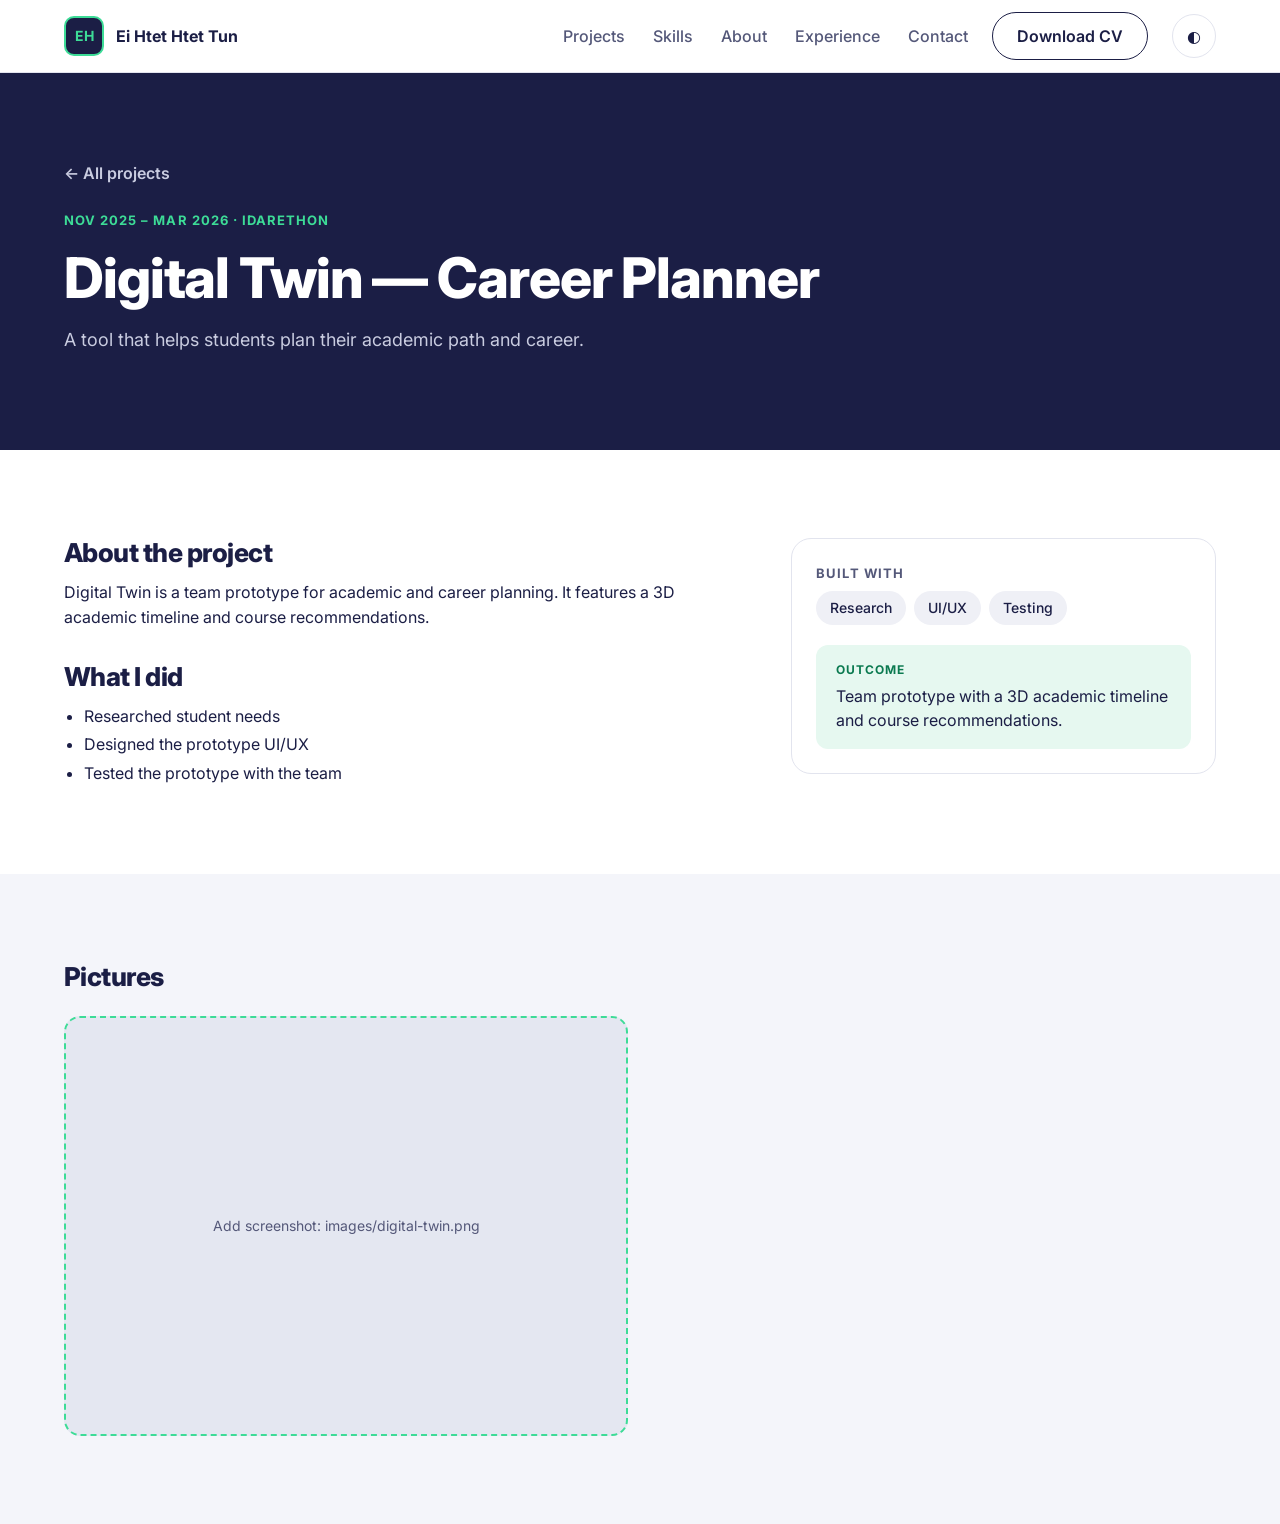
==== digital-twin.html @ 8f00b2ab "Add images folder and project details pages Co-Authored-By: Claude Opus 5.5 <noreply@anthropic.com>" ====
<!doctype html>
<html lang="en">
<head>
<meta charset="utf-8">
<meta name="viewport" content="width=device-width, initial-scale=1">
<title>Digital Twin — Career Planner | Ei Htet Htet Tun</title>
<meta name="description" content="A tool that helps students plan their academic path and career.">
<link rel="preconnect" href="https://fonts.googleapis.com">
<link rel="preconnect" href="https://fonts.gstatic.com" crossorigin>
<link rel="stylesheet" href="https://fonts.googleapis.com/css2?family=Inter:wght@400;500;600;700;800&display=swap">
<link rel="stylesheet" href="style.css">
</head>
<body>

<header class="site-header">
  <div class="wrap">
    <a class="brand" href="index.html"><span class="mark">EH</span> Ei Htet Htet Tun</a>
    <nav class="nav" id="nav" aria-label="Main">
      <a href="index.html#projects">Projects</a>
      <a href="index.html#skills">Skills</a>
      <a href="index.html#about">About</a>
      <a href="index.html#experience">Experience</a>
      <a href="index.html#contact">Contact</a>
    </nav>
    <a class="btn btn-line header-cv" href="assets/Ei-Htet-Htet-Tun-CV.pdf">Download CV</a>
    <button class="icon-btn" id="theme" type="button" aria-label="Switch between light and dark mode">◐</button>
    <button class="icon-btn menu-btn" id="menu" type="button" aria-label="Open menu" aria-expanded="false" aria-controls="nav">☰</button>
  </div>
</header>

<main>
  <section class="band band-navy">
    <div class="wrap">
      <a class="back" href="index.html#projects">← All projects</a>
      <div class="detail-hero">
        <p class="eyebrow">Nov 2025 – Mar 2026 · IDARETHON</p>
        <h1>Digital Twin — Career Planner</h1>
        <p class="lede">A tool that helps students plan their academic path and career.</p>
      </div>
    </div>
  </section>

  <section class="band">
    <div class="wrap detail-grid">
      <div class="detail-main">
        <section>
          <h2>About the project</h2>
          <p>Digital Twin is a team prototype for academic and career planning. It features a 3D academic timeline and course recommendations.</p>
        </section>
        <section>
          <h2>What I did</h2>
          <ul class="bullets">
            <li>Researched student needs</li>
            <li>Designed the prototype UI/UX</li>
            <li>Tested the prototype with the team</li>
          </ul>
        </section>
      </div>
      <aside class="card detail-side">
        <div class="stack">
          <p class="label">Built with</p>
          <div class="chips"><span class="chip">Research</span><span class="chip">UI/UX</span><span class="chip">Testing</span></div>
        </div>
        <div class="outcome-box">
          <p class="eyebrow">Outcome</p>
          <p>Team prototype with a 3D academic timeline and course recommendations.</p>
        </div>
      </aside>
    </div>
  </section>

  <section class="band band-alt">
    <div class="wrap">
      <h2 class="gallery-title">Pictures</h2>
      <div class="gallery">
        <div class="frame"><span>Add screenshot: images/digital-twin.png</span><img src="images/digital-twin.png" alt="Digital Twin — Career Planner screenshot" onerror="this.remove()"></div>
      </div>
    </div>
  </section>
</main>

<script src="script.js"></script>
</body>
</html>
---- style.css ----
/* Colours and font */
:root {
  --navy: #1b1e45;
  --navy-raised: #2a2e58;
  --mint: #3ddc97;
  --on-navy: #ffffff;
  --on-navy-soft: #c9cce0;
  --on-mint: #16193a;

  --bg: #ffffff;
  --bg-alt: #f4f5fa;
  --surface: #ffffff;
  --chip: #eff0f6;
  --fg: #1b1e45;
  --fg-soft: #545879;
  --line: #e2e4ee;
  --green: #0b7a50;
  --outcome: #e6f8f0;
  --placeholder: #e4e7f1;

  --font: "Inter", system-ui, -apple-system, "Segoe UI", Roboto, sans-serif;
}
/* Dark theme: script.js sets data-theme on the page */
:root[data-theme="dark"] {
  --bg: #14163a;
  --bg-alt: #101230;
  --surface: #1e214a;
  --chip: #2a2e58;
  --fg: #f3f4fb;
  --fg-soft: #b8bbd4;
  --line: #333763;
  --green: #3ddc97;
  --outcome: #17372f;
  --placeholder: #2a2e58;
  color-scheme: dark;
}

/* Basics */
* { box-sizing: border-box; }
html { scroll-behavior: smooth; scroll-padding-top: 88px; }
body {
  margin: 0;
  background: var(--bg);
  color: var(--fg);
  font-family: var(--font);
  font-size: 16px;
  line-height: 1.55;
}
img { max-width: 100%; display: block; }
a { color: inherit; }
h1, h2, h3, p, ul { margin: 0; }
h1, h2 { letter-spacing: -0.02em; line-height: 1.15; }
:focus-visible { outline: 3px solid var(--mint); outline-offset: 2px; border-radius: 4px; }

.wrap {
  max-width: 1200px;
  margin-inline: auto;
  padding-inline: 24px;
}
.band { padding-block: 88px; }
.band-alt { background: var(--bg-alt); }
.band-navy { background: var(--navy); color: var(--on-navy); }

.eyebrow {
  color: var(--green);
  font-size: 13px;
  font-weight: 700;
  letter-spacing: 0.08em;
  text-transform: uppercase;
}
.band-navy .eyebrow { color: var(--mint); }
.section-head { display: grid; gap: 12px; max-width: 720px; margin-bottom: 40px; }
.section-head h2, .about h2 { font-size: clamp(32px, 4vw, 44px); font-weight: 800; }
.section-head p { color: var(--fg-soft); font-size: 18px; }

/* Header */
.site-header {
  position: sticky;
  top: 0;
  z-index: 10;
  background: var(--bg);
  border-bottom: 1px solid var(--line);
}
.site-header .wrap { display: flex; align-items: center; gap: 24px; min-height: 72px; flex-wrap: wrap; }
.brand { display: flex; align-items: center; gap: 12px; font-weight: 700; text-decoration: none; margin-right: auto; }
.mark {
  display: grid;
  place-items: center;
  width: 40px;
  height: 40px;
  border: 2px solid var(--mint);
  border-radius: 10px;
  background: var(--navy);
  color: var(--mint);
  font-size: 14px;
  font-weight: 700;
}
.nav { display: flex; align-items: center; gap: 28px; }
.nav a { text-decoration: none; font-weight: 500; color: var(--fg-soft); }
.nav a:hover { color: var(--fg); }
.icon-btn {
  display: inline-grid;
  place-items: center;
  width: 44px;
  height: 44px;
  background: none;
  border: 1px solid var(--line);
  border-radius: 50%;
  color: var(--fg);
  cursor: pointer;
  font: inherit;
}
.menu-btn { display: none; }

/* Buttons */
.btn {
  display: inline-flex;
  align-items: center;
  gap: 6px;
  min-height: 48px;
  padding: 10px 24px;
  border-radius: 999px;
  border: 1.5px solid transparent;
  font-weight: 600;
  text-decoration: none;
  transition: transform 0.15s ease;
}
.btn:hover { transform: translateY(-2px); }
.btn-mint { background: var(--mint); color: var(--on-mint); }
.btn-line { border-color: var(--fg); color: var(--fg); }
.band-navy .btn-line { border-color: var(--on-navy-soft); color: var(--on-navy); }

/* Hero */
.hero { padding-block: 72px; }
.hero .wrap { display: grid; grid-template-columns: minmax(0, 1.2fr) minmax(0, 1fr); gap: 48px; align-items: center; }
.hero-copy { display: grid; gap: 20px; justify-items: start; min-width: 0; }
.status {
  display: inline-flex;
  align-items: center;
  gap: 10px;
  padding: 7px 16px;
  border: 1px solid rgba(61, 220, 151, 0.45);
  border-radius: 999px;
  background: rgba(61, 220, 151, 0.12);
  color: var(--mint);
  font-size: 14px;
  font-weight: 600;
}
.status::before { content: ""; flex: none; width: 8px; height: 8px; border-radius: 50%; background: var(--mint); }
.hello { color: var(--on-navy-soft); font-size: 18px; }
.hero h1 { font-size: clamp(40px, 6vw, 68px); font-weight: 800; }
.lede { color: var(--on-navy-soft); font-size: 18px; max-width: 34em; }
.actions { display: flex; flex-wrap: wrap; gap: 14px; }
.stats { display: flex; flex-wrap: wrap; gap: 48px; margin-top: 12px; }
.stats b { display: block; font-size: 36px; font-weight: 800; line-height: 1.2; }
.stats span { color: var(--on-navy-soft); font-size: 14px; }
.robot { width: min(100%, 340px); justify-self: center; }

/* Projects */
.frame {
  position: relative;
  display: grid;
  place-items: center;
  overflow: hidden;
  border: 2px dashed var(--mint);
  background: var(--placeholder);
  color: var(--fg-soft);
  font-size: 14px;
  text-align: center;
}
.frame span { padding: 16px; }
.frame img { position: absolute; inset: 0; width: 100%; height: 100%; object-fit: contain; background: var(--placeholder); }
.card {
  background: var(--surface);
  border: 1px solid var(--line);
  border-radius: 20px;
}
.featured {
  display: grid;
  grid-template-columns: minmax(0, 1fr) minmax(0, 1fr);
  gap: 40px;
  padding: 32px;
  margin-bottom: 24px;
}
.featured .frame { border-radius: 16px; min-height: 420px; }
.featured-body { display: grid; gap: 16px; align-content: start; min-width: 0; }
.meta { display: flex; flex-wrap: wrap; align-items: center; gap: 10px; }
.meta .eyebrow { font-size: 12px; }
.tag-featured {
  padding: 4px 12px;
  border-radius: 999px;
  background: var(--mint);
  color: var(--on-mint);
  font-size: 12px;
  font-weight: 700;
  letter-spacing: 0.06em;
}
.featured h3 { font-size: clamp(26px, 3vw, 34px); font-weight: 800; line-height: 1.2; letter-spacing: -0.02em; }
.summary { color: var(--fg-soft); }
.label { color: var(--fg-soft); font-size: 13px; font-weight: 700; letter-spacing: 0.08em; text-transform: uppercase; }
.stack { display: grid; gap: 8px; }
.bullets { padding-left: 20px; display: grid; gap: 4px; }
.chips { display: flex; flex-wrap: wrap; gap: 8px; }
.chip { padding: 6px 14px; border-radius: 999px; background: var(--chip); font-size: 14px; font-weight: 500; }
.outcome-box { display: grid; gap: 4px; padding: 16px 20px; border-radius: 12px; background: var(--outcome); }
.outcome-box .eyebrow { font-size: 12px; }
.project-grid { display: grid; grid-template-columns: repeat(3, minmax(0, 1fr)); gap: 24px; }
.project { display: flex; flex-direction: column; overflow: hidden; min-width: 0; }
.project .frame { height: 200px; border-width: 0 0 2px; }
.project-body { display: grid; gap: 14px; padding: 24px; }
.project h3 { font-size: 22px; font-weight: 700; line-height: 1.25; }
.outcome { color: var(--green); font-size: 15px; font-weight: 500; }
.outcome span { display: block; }

/* Skills */
.skill-grid { display: grid; grid-template-columns: repeat(3, minmax(0, 1fr)); gap: 24px; align-items: start; }
.skill { display: grid; gap: 14px; padding: 24px; border-radius: 16px; background: var(--bg-alt); min-width: 0; }
.skill h3 { font-size: 18px; font-weight: 700; }
.skill .chip { background: var(--bg); }

/* About */
.about .wrap { display: grid; grid-template-columns: minmax(0, 1.5fr) minmax(0, 1fr); gap: 56px; align-items: center; }
.about-copy { display: grid; gap: 14px; min-width: 0; }
.about-copy p:last-child { color: var(--fg-soft); font-size: 18px; max-width: 36em; }
.edu { display: grid; gap: 10px; padding: 32px; min-width: 0; }
.edu h3 { font-size: 22px; font-weight: 700; }
.gpa { display: flex; align-items: center; gap: 12px; margin-block: 6px; }
.gpa b { font-size: 40px; font-weight: 800; line-height: 1.1; }
.edu ul { list-style: none; padding: 0; }

/* Experience */
.exp-grid { display: grid; grid-template-columns: repeat(2, minmax(0, 1fr)); gap: 48px; }
.exp-col { display: grid; gap: 24px; align-content: start; min-width: 0; }
.exp-col h3 { font-size: 20px; font-weight: 700; }
.exp { display: grid; gap: 4px; padding-left: 18px; border-left: 3px solid var(--mint); }
.exp h4 { margin: 0; font-size: 18px; font-weight: 600; }
.exp time, .exp .when { color: var(--green); font-size: 14px; font-weight: 500; }
.exp p { color: var(--fg-soft); }

/* Competitions */
.comp-grid { display: grid; grid-template-columns: repeat(3, minmax(0, 1fr)); gap: 24px; }
.comp { display: grid; gap: 8px; align-content: start; padding: 24px; min-width: 0; }
.comp h3 { font-size: 20px; font-weight: 700; }
.comp .when { color: var(--green); font-size: 14px; font-weight: 600; }
.comp p { color: var(--fg-soft); }

/* Contact */
.contact-head { display: grid; gap: 12px; max-width: 640px; margin-bottom: 40px; }
.contact-head h2 { font-size: clamp(32px, 4vw, 44px); font-weight: 800; }
.contact-head p { color: var(--on-navy-soft); font-size: 18px; }
.contact-grid { display: grid; grid-template-columns: repeat(4, minmax(0, 1fr)); gap: 16px; }
.contact-card {
  display: grid;
  gap: 4px;
  min-width: 0;
  padding: 20px;
  border: 1px solid rgba(255, 255, 255, 0.14);
  border-radius: 14px;
  background: var(--navy-raised);
  text-decoration: none;
  overflow-wrap: anywhere;
  transition: border-color 0.15s ease;
}
.contact-card:hover { border-color: var(--mint); }
.contact-card small { color: var(--mint); font-size: 12px; font-weight: 700; letter-spacing: 0.08em; text-transform: uppercase; }
.site-footer {
  display: flex;
  flex-wrap: wrap;
  align-items: center;
  justify-content: space-between;
  gap: 16px;
  margin-top: 56px;
  color: var(--on-navy-soft);
  font-size: 14px;
}
.site-footer .brand { color: var(--on-navy); font-size: 16px; margin-right: 0; }

/* Open a project page by clicking anywhere on its card */
.card:has(.details-link) { position: relative; }
.details-link { color: var(--green); font-weight: 700; text-decoration: none; }
.details-link::after { content: ""; position: absolute; inset: 0; }
.card .actions a { position: relative; z-index: 1; }
.project .frame img { object-fit: cover; }

/* Project details pages */
.back { display: inline-block; margin-bottom: 24px; color: var(--on-navy-soft); font-weight: 600; text-decoration: none; }
.back:hover { color: var(--mint); }
.detail-hero { display: grid; gap: 16px; justify-items: start; }
.detail-hero h1 { font-size: clamp(36px, 5vw, 56px); font-weight: 800; }
.detail-hero .lede { margin-bottom: 8px; }
.detail-grid { display: grid; grid-template-columns: minmax(0, 1.6fr) minmax(0, 1fr); gap: 48px; align-items: start; }
.detail-main { display: grid; gap: 32px; min-width: 0; }
.detail-main section { display: grid; gap: 12px; }
.detail-main h2, .gallery-title { font-size: 26px; font-weight: 800; }
.detail-side { display: grid; gap: 20px; padding: 24px; min-width: 0; }
.gallery-title { margin-bottom: 24px; }
.gallery { display: grid; grid-template-columns: repeat(2, minmax(0, 1fr)); gap: 24px; }
.gallery figure { display: grid; gap: 10px; margin: 0; min-width: 0; }
.gallery img, .gallery .frame { width: 100%; height: 420px; border-radius: 16px; background: var(--placeholder); }
.gallery img { object-fit: contain; }
.gallery figcaption { color: var(--fg-soft); font-size: 15px; }

/* Tablet */
@media (max-width: 960px) {
  .hero .wrap, .featured, .about .wrap, .detail-grid { grid-template-columns: minmax(0, 1fr); }
  .project-grid, .skill-grid, .comp-grid { grid-template-columns: repeat(2, minmax(0, 1fr)); }
  .contact-grid { grid-template-columns: repeat(2, minmax(0, 1fr)); }
  .robot { width: min(70%, 280px); }
  .featured .frame { min-height: 300px; }
  .menu-btn { display: inline-grid; }
  .nav { display: none; order: 3; flex-basis: 100%; flex-direction: column; align-items: flex-start; gap: 4px; padding-bottom: 16px; }
  .nav.open { display: flex; }
  .nav a { padding-block: 10px; }
}
/* Phone */
@media (max-width: 640px) {
  .band { padding-block: 56px; }
  .hero { padding-block: 48px; }
  .project-grid, .skill-grid, .comp-grid, .exp-grid, .contact-grid, .gallery { grid-template-columns: minmax(0, 1fr); }
  .gallery img, .gallery .frame { height: 320px; }
  .featured { padding: 20px; }
  .stats { gap: 28px; }
  .site-header .header-cv { display: none; }
}

/* Animations */
.hero-copy > * { animation: rise 0.7s ease both; }
.hero-copy > :nth-child(2) { animation-delay: 0.08s; }
.hero-copy > :nth-child(3) { animation-delay: 0.16s; }
.hero-copy > :nth-child(4) { animation-delay: 0.24s; }
.hero-copy > :nth-child(5) { animation-delay: 0.32s; }
.hero-copy > :nth-child(6) { animation-delay: 0.4s; }
.status::before { animation: pulse 2s ease-in-out infinite; }
.robot { animation: rise 0.8s ease both, float 4s ease-in-out 0.8s infinite; }
.robot-eye { transform-box: fill-box; transform-origin: center; animation: blink 5s infinite; }
.robot-arm { transform-box: fill-box; transform-origin: 50% 8%; animation: wave 5s ease-in-out infinite; }
.robot-light { animation: glow 2s ease-in-out infinite; }
.reveal { opacity: 0.2; transform: translateY(24px); transition: opacity 0.6s ease, transform 0.6s ease; }
.reveal.in { opacity: 1; transform: none; }
.card, .skill { transition: transform 0.2s ease, box-shadow 0.2s ease, opacity 0.6s ease; }
.reveal.in.card:hover, .reveal.in.skill:hover { transform: translateY(-6px); box-shadow: 0 14px 32px rgba(27, 30, 69, 0.14); }
.chip { transition: background-color 0.15s ease, color 0.15s ease; }
.chip:hover { background: var(--mint); color: var(--on-mint); }
.nav a { position: relative; }
.nav a::after {
  content: "";
  position: absolute;
  left: 0;
  right: 0;
  bottom: -4px;
  height: 2px;
  background: var(--mint);
  transform: scaleX(0);
  transform-origin: left;
  transition: transform 0.2s ease;
}
.nav a:hover::after, .nav a.current::after { transform: scaleX(1); }
.nav a.current { color: var(--fg); }
@keyframes rise { from { opacity: 0; transform: translateY(20px); } }
@keyframes float { 50% { transform: translateY(-12px); } }
@keyframes blink { 0%, 94%, 100% { transform: scaleY(1); } 97% { transform: scaleY(0.1); } }
@keyframes wave { 0%, 70%, 100% { transform: rotate(0); } 76%, 88% { transform: rotate(-16deg); } 82%, 94% { transform: rotate(-4deg); } }
@keyframes glow { 50% { opacity: 0.45; } }
@keyframes pulse { 50% { box-shadow: 0 0 0 6px rgba(61, 220, 151, 0.2); } }

/* Turn animations off for people who ask for less motion */
@media (prefers-reduced-motion: reduce) {
  html { scroll-behavior: auto; }
  *, *::before, *::after { animation: none !important; transition: none !important; }
  .reveal { opacity: 1; transform: none; }
  .btn:hover, .reveal.in.card:hover, .reveal.in.skill:hover { transform: none; }
}
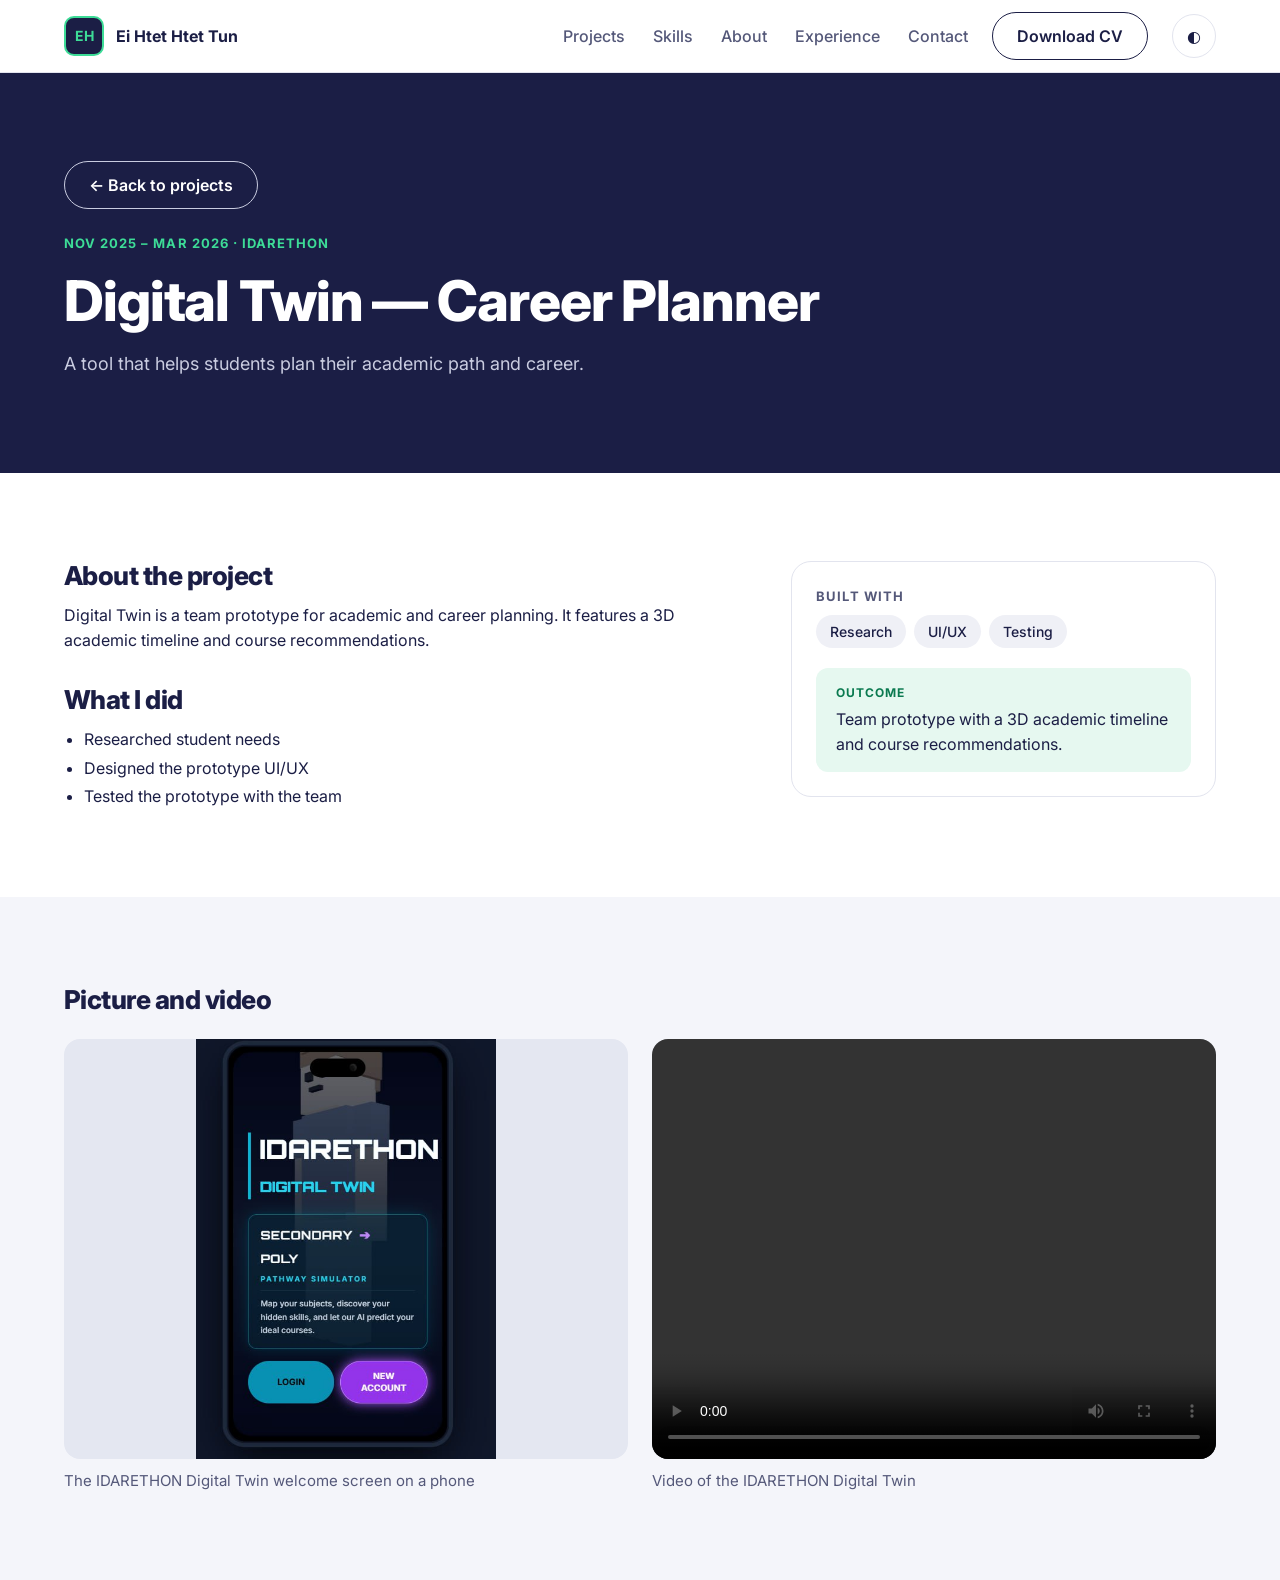
==== commit 67039c81: "Add Digital Twin image and video, and clear back buttons Co-Authored-By: Claude Opus 5.5 <noreply@an" ====
--- a/digital-twin.html
+++ b/digital-twin.html
@@ -31,7 +31,7 @@
 <main>
   <section class="band band-navy">
     <div class="wrap">
-      <a class="back" href="index.html#projects">← All projects</a>
+      <a class="btn btn-line back" href="index.html#projects">← Back to projects</a>
       <div class="detail-hero">
         <p class="eyebrow">Nov 2025 – Mar 2026 · IDARETHON</p>
         <h1>Digital Twin — Career Planner</h1>
@@ -71,9 +71,16 @@
 
   <section class="band band-alt">
     <div class="wrap">
-      <h2 class="gallery-title">Pictures</h2>
+      <h2 class="gallery-title">Picture and video</h2>
       <div class="gallery">
-        <div class="frame"><span>Add screenshot: images/digital-twin.png</span><img src="images/digital-twin.png" alt="Digital Twin — Career Planner screenshot" onerror="this.remove()"></div>
+        <figure>
+          <img src="images/digital-twin-home.png" alt="The IDARETHON Digital Twin welcome screen on a phone">
+          <figcaption>The IDARETHON Digital Twin welcome screen on a phone</figcaption>
+        </figure>
+        <figure>
+          <video src="videos/digital-twin-demo.mp4" controls preload="metadata"></video>
+          <figcaption>Video of the IDARETHON Digital Twin</figcaption>
+        </figure>
       </div>
     </div>
   </section>
--- a/style.css
+++ b/style.css
@@ -175,27 +175,6 @@
   border: 1px solid var(--line);
   border-radius: 20px;
 }
-.featured {
-  display: grid;
-  grid-template-columns: minmax(0, 1fr) minmax(0, 1fr);
-  gap: 40px;
-  padding: 32px;
-  margin-bottom: 24px;
-}
-.featured .frame { border-radius: 16px; min-height: 420px; }
-.featured-body { display: grid; gap: 16px; align-content: start; min-width: 0; }
-.meta { display: flex; flex-wrap: wrap; align-items: center; gap: 10px; }
-.meta .eyebrow { font-size: 12px; }
-.tag-featured {
-  padding: 4px 12px;
-  border-radius: 999px;
-  background: var(--mint);
-  color: var(--on-mint);
-  font-size: 12px;
-  font-weight: 700;
-  letter-spacing: 0.06em;
-}
-.featured h3 { font-size: clamp(26px, 3vw, 34px); font-weight: 800; line-height: 1.2; letter-spacing: -0.02em; }
 .summary { color: var(--fg-soft); }
 .label { color: var(--fg-soft); font-size: 13px; font-weight: 700; letter-spacing: 0.08em; text-transform: uppercase; }
 .stack { display: grid; gap: 8px; }
@@ -204,9 +183,9 @@
 .chip { padding: 6px 14px; border-radius: 999px; background: var(--chip); font-size: 14px; font-weight: 500; }
 .outcome-box { display: grid; gap: 4px; padding: 16px 20px; border-radius: 12px; background: var(--outcome); }
 .outcome-box .eyebrow { font-size: 12px; }
-.project-grid { display: grid; grid-template-columns: repeat(3, minmax(0, 1fr)); gap: 24px; }
+.project-grid { display: grid; grid-template-columns: repeat(2, minmax(0, 1fr)); gap: 24px; }
 .project { display: flex; flex-direction: column; overflow: hidden; min-width: 0; }
-.project .frame { height: 200px; border-width: 0 0 2px; }
+.project .frame { height: 280px; border: 0; }
 .project-body { display: grid; gap: 14px; padding: 24px; }
 .project h3 { font-size: 22px; font-weight: 700; line-height: 1.25; }
 .outcome { color: var(--green); font-size: 15px; font-weight: 500; }
@@ -281,10 +260,11 @@
 .details-link::after { content: ""; position: absolute; inset: 0; }
 .card .actions a { position: relative; z-index: 1; }
 .project .frame img { object-fit: cover; }
+.project .frame img.whole { object-fit: contain; }
+.project .frame:not(:has(img)) { display: none; }
 
 /* Project details pages */
-.back { display: inline-block; margin-bottom: 24px; color: var(--on-navy-soft); font-weight: 600; text-decoration: none; }
-.back:hover { color: var(--mint); }
+.back { margin-bottom: 24px; }
 .detail-hero { display: grid; gap: 16px; justify-items: start; }
 .detail-hero h1 { font-size: clamp(36px, 5vw, 56px); font-weight: 800; }
 .detail-hero .lede { margin-bottom: 8px; }
@@ -296,17 +276,16 @@
 .gallery-title { margin-bottom: 24px; }
 .gallery { display: grid; grid-template-columns: repeat(2, minmax(0, 1fr)); gap: 24px; }
 .gallery figure { display: grid; gap: 10px; margin: 0; min-width: 0; }
-.gallery img, .gallery .frame { width: 100%; height: 420px; border-radius: 16px; background: var(--placeholder); }
+.gallery img, .gallery video, .gallery .frame { width: 100%; height: 420px; border-radius: 16px; background: var(--placeholder); }
 .gallery img { object-fit: contain; }
 .gallery figcaption { color: var(--fg-soft); font-size: 15px; }
 
 /* Tablet */
 @media (max-width: 960px) {
-  .hero .wrap, .featured, .about .wrap, .detail-grid { grid-template-columns: minmax(0, 1fr); }
-  .project-grid, .skill-grid, .comp-grid { grid-template-columns: repeat(2, minmax(0, 1fr)); }
+  .hero .wrap, .about .wrap, .detail-grid { grid-template-columns: minmax(0, 1fr); }
+  .skill-grid, .comp-grid { grid-template-columns: repeat(2, minmax(0, 1fr)); }
   .contact-grid { grid-template-columns: repeat(2, minmax(0, 1fr)); }
   .robot { width: min(70%, 280px); }
-  .featured .frame { min-height: 300px; }
   .menu-btn { display: inline-grid; }
   .nav { display: none; order: 3; flex-basis: 100%; flex-direction: column; align-items: flex-start; gap: 4px; padding-bottom: 16px; }
   .nav.open { display: flex; }
@@ -317,8 +296,7 @@
   .band { padding-block: 56px; }
   .hero { padding-block: 48px; }
   .project-grid, .skill-grid, .comp-grid, .exp-grid, .contact-grid, .gallery { grid-template-columns: minmax(0, 1fr); }
-  .gallery img, .gallery .frame { height: 320px; }
-  .featured { padding: 20px; }
+  .gallery img, .gallery video, .gallery .frame { height: 320px; }
   .stats { gap: 28px; }
   .site-header .header-cv { display: none; }
 }
